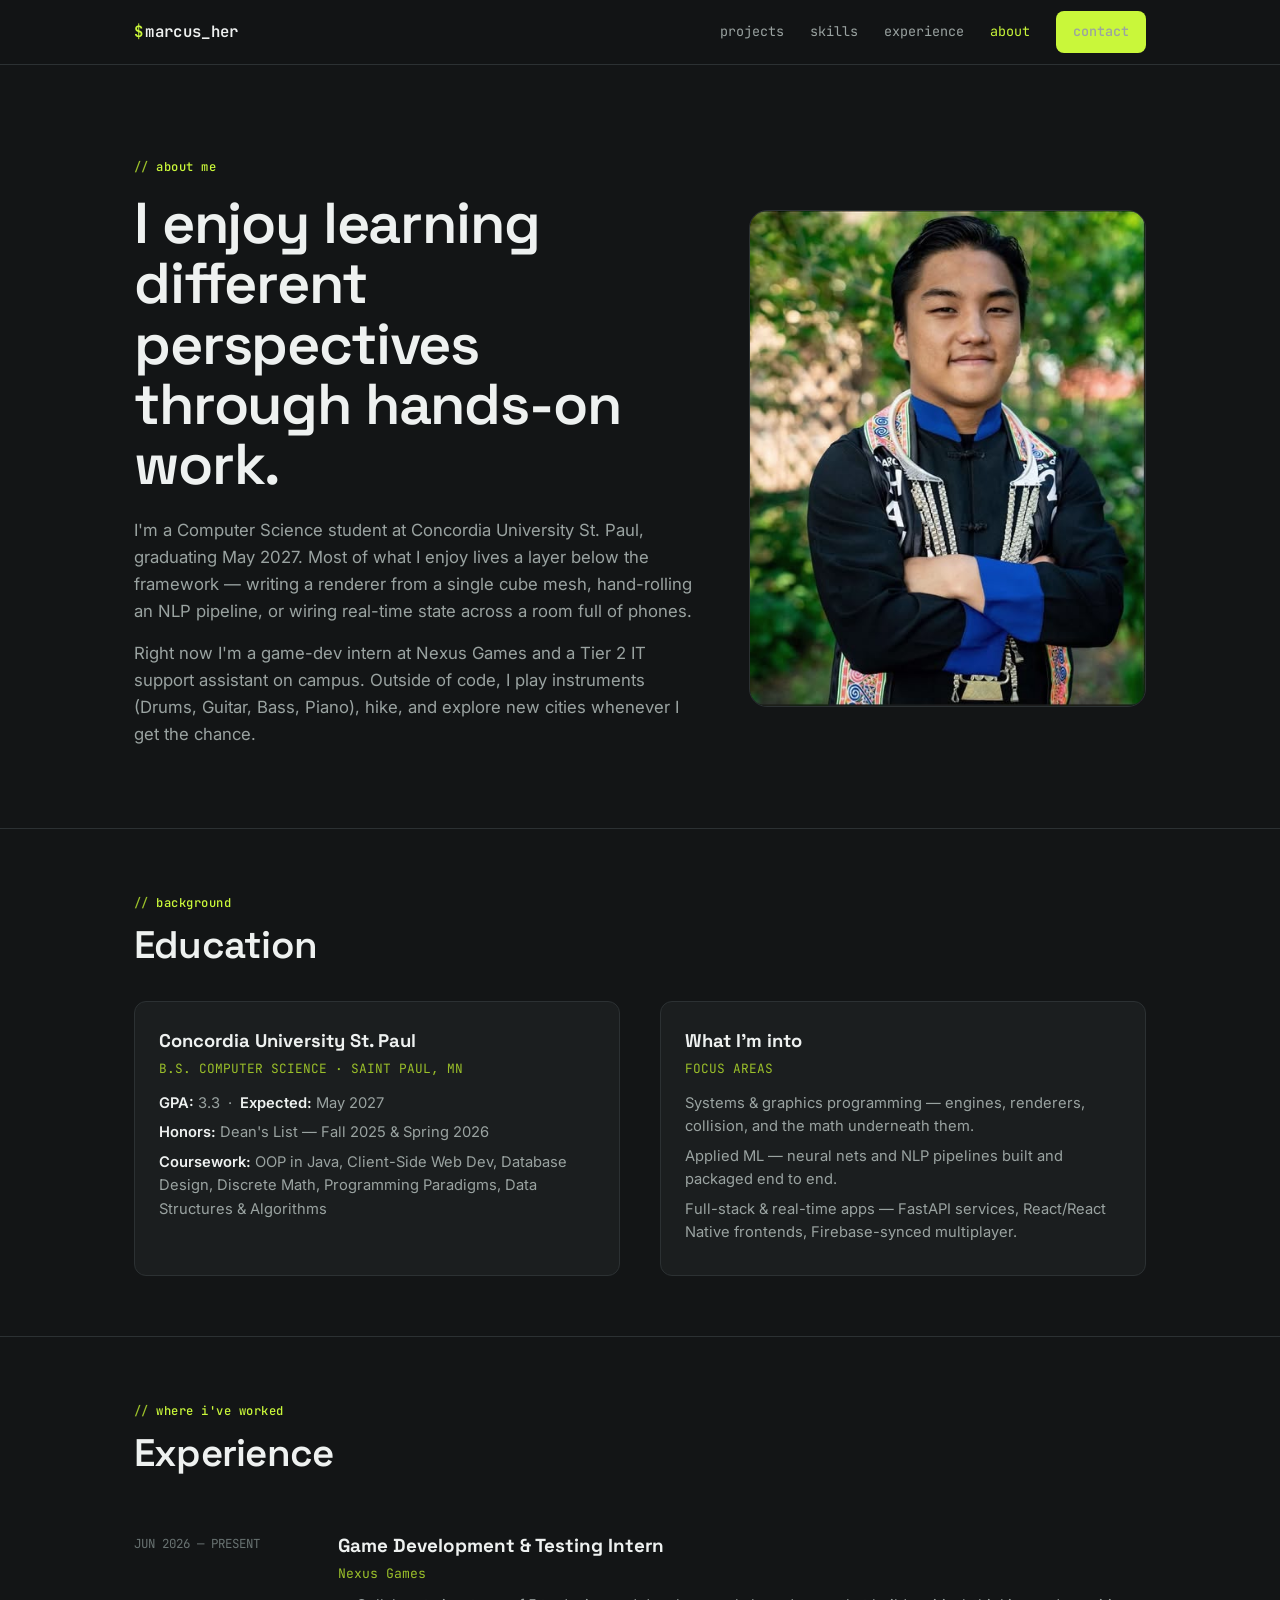
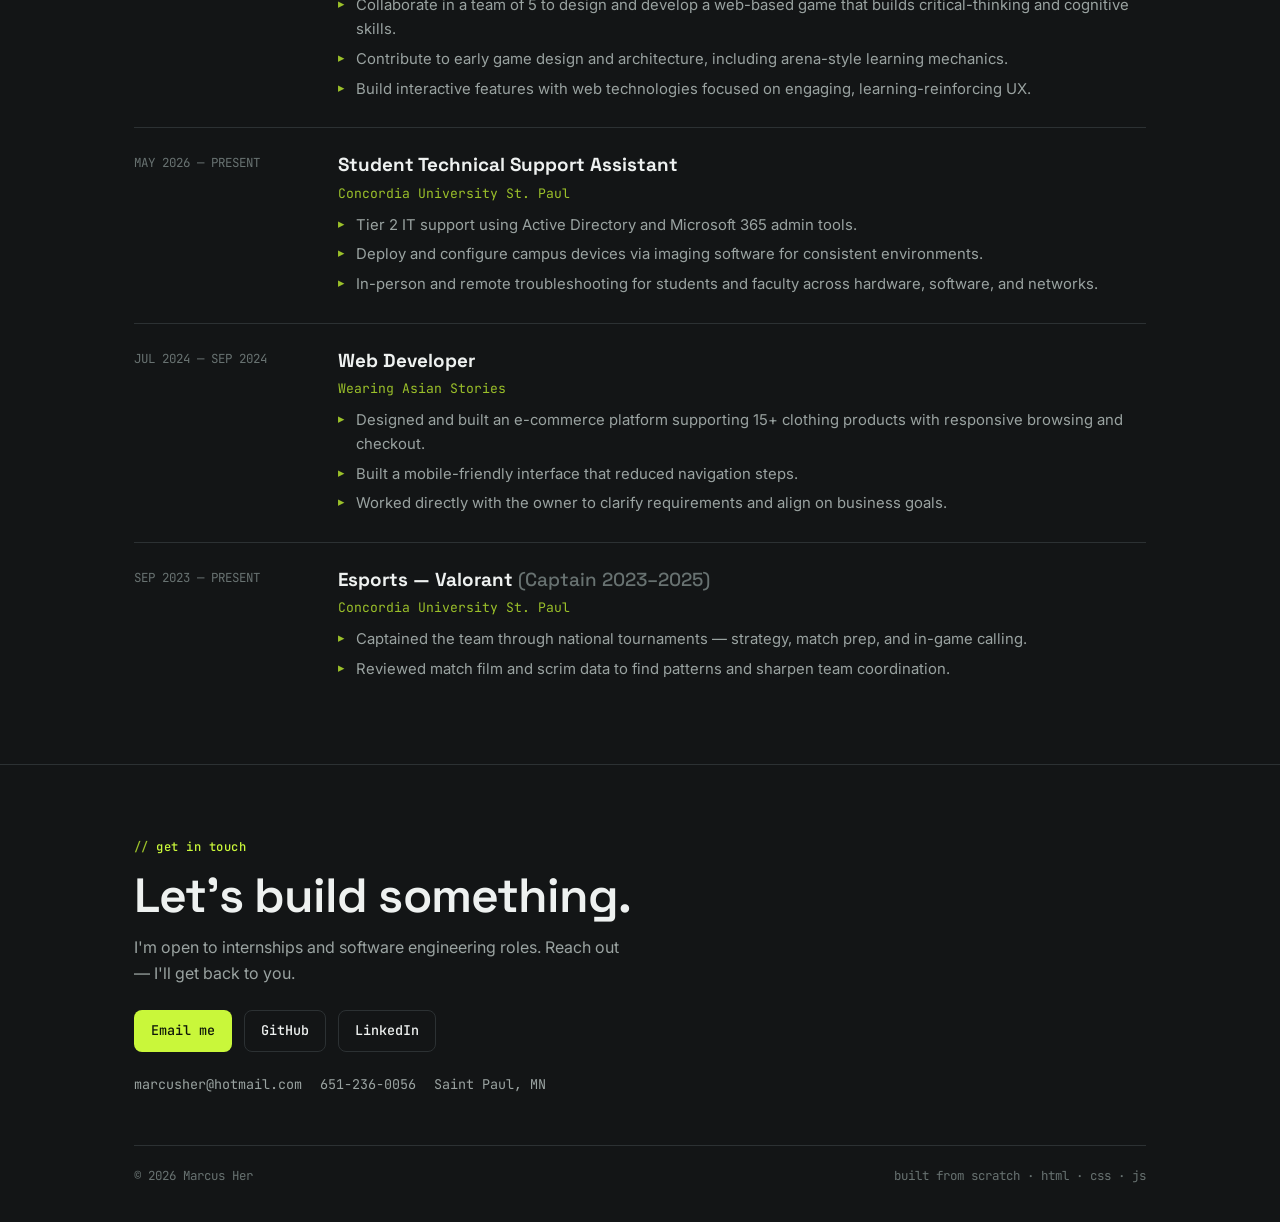
==== about.html @ b99a09b9 "Add files via upload" ====
<!DOCTYPE html>
<html lang="en">
<head>
  <meta charset="UTF-8" />
  <meta name="viewport" content="width=device-width, initial-scale=1.0" />
  <title>About — Marcus Her</title>
  <meta name="description" content="About Marcus Her — CS student, software engineer, and esports captain." />

  <!-- Favicon -->
  <link rel="icon" href="favicon.ico" sizes="any" />
  <link rel="icon" type="image/png" sizes="32x32" href="favicon-32.png" />
  <link rel="icon" type="image/png" sizes="16x16" href="favicon-16.png" />
  <link rel="apple-touch-icon" href="apple-touch-icon.png" />
  <meta name="theme-color" content="#131516" />

  <link rel="preconnect" href="https://fonts.googleapis.com" />
  <link rel="preconnect" href="https://fonts.gstatic.com" crossorigin />
  <link href="https://fonts.googleapis.com/css2?family=Space+Grotesk:wght@500;600;700&family=Inter:wght@400;500;600&family=JetBrains+Mono:wght@400;500;600&display=swap" rel="stylesheet" />
  <link rel="stylesheet" href="style.css" />
</head>
<body>

  <header class="site-header">
    <div class="wrap nav">
      <a href="index.html" class="brand"><span class="prompt">$</span>marcus_her</a>
      <nav class="nav-links" id="navLinks">
        <a href="index.html#projects">projects</a>
        <a href="index.html#skills">skills</a>
        <a href="index.html#experience">experience</a>
        <a href="about.html" class="active">about</a>
        <a href="index.html#connect" class="btn btn-accent">contact</a>
      </nav>
      <button class="nav-toggle" id="navToggle" aria-label="Toggle menu" aria-expanded="false">
        <svg width="20" height="20" viewBox="0 0 24 24" fill="none" stroke="currentColor" stroke-width="2"><line x1="3" y1="6" x2="21" y2="6"/><line x1="3" y1="12" x2="21" y2="12"/><line x1="3" y1="18" x2="21" y2="18"/></svg>
      </button>
    </div>
  </header>

  <section class="hero">
    <div class="wrap about-intro reveal">
      <div>
        <span class="eyebrow">about me</span>
        <h1 class="display" style="font-size:clamp(2.2rem,6vw,3.6rem);margin:14px 0 22px;">I enjoy learning different perspectives through hands‑on work.</h1>
        <p>I'm a Computer Science student at Concordia University St. Paul, graduating May 2027. Most of what I enjoy lives a layer below the framework — writing a renderer from a single cube mesh, hand-rolling an NLP pipeline, or wiring real-time state across a room full of phones.</p>
        <p>Right now I'm a game-dev intern at Nexus Games and a Tier 2 IT support assistant on campus. Outside of code, I play instruments (Drums, Guitar, Bass, Piano), hike, and explore new cities whenever I get the chance.</p>
      </div>
      <div class="about-photo">
        <img src="assets/marcus-grad.jpg" alt="Marcus Her" />
      </div>
    </div>
  </section>

  <!-- Education + quick facts -->
  <section class="section">
    <div class="wrap">
      <div class="section-head reveal">
        <span class="eyebrow">background</span>
        <h2 class="display">Education</h2>
      </div>
      <div class="two-col reveal">
        <div class="edu-card">
          <h4>Concordia University St. Paul</h4>
          <div class="sub">B.S. COMPUTER SCIENCE · SAINT PAUL, MN</div>
          <p><span class="label">GPA:</span> 3.3 &nbsp;·&nbsp; <span class="label">Expected:</span> May 2027</p>
          <p><span class="label">Honors:</span> Dean's List — Fall 2025 &amp; Spring 2026</p>
          <p><span class="label">Coursework:</span> OOP in Java, Client-Side Web Dev, Database Design, Discrete Math, Programming Paradigms, Data Structures &amp; Algorithms</p>
        </div>
        <div class="edu-card">
          <h4>What I'm into</h4>
          <div class="sub">FOCUS AREAS</div>
          <p>Systems & graphics programming — engines, renderers, collision, and the math underneath them.</p>
          <p>Applied ML — neural nets and NLP pipelines built and packaged end to end.</p>
          <p>Full-stack & real-time apps — FastAPI services, React/React Native frontends, Firebase-synced multiplayer.</p>
        </div>
      </div>
    </div>
  </section>

  <!-- Experience (full) -->
  <section class="section" id="experience">
    <div class="wrap">
      <div class="section-head reveal">
        <span class="eyebrow">where i've worked</span>
        <h2 class="display">Experience</h2>
      </div>
      <div class="xp reveal">
        <div class="xp-item">
          <div class="xp-when">JUN 2026 — PRESENT</div>
          <div>
            <h3 class="xp-role">Game Development & Testing Intern</h3>
            <div class="xp-org">Nexus Games</div>
            <ul class="xp-body">
              <li>Collaborate in a team of 5 to design and develop a web-based game that builds critical-thinking and cognitive skills.</li>
              <li>Contribute to early game design and architecture, including arena-style learning mechanics.</li>
              <li>Build interactive features with web technologies focused on engaging, learning-reinforcing UX.</li>
            </ul>
          </div>
        </div>
        <div class="xp-item">
          <div class="xp-when">MAY 2026 — PRESENT</div>
          <div>
            <h3 class="xp-role">Student Technical Support Assistant</h3>
            <div class="xp-org">Concordia University St. Paul</div>
            <ul class="xp-body">
              <li>Tier 2 IT support using Active Directory and Microsoft 365 admin tools.</li>
              <li>Deploy and configure campus devices via imaging software for consistent environments.</li>
              <li>In-person and remote troubleshooting for students and faculty across hardware, software, and networks.</li>
            </ul>
          </div>
        </div>
        <div class="xp-item">
          <div class="xp-when">JUL 2024 — SEP 2024</div>
          <div>
            <h3 class="xp-role">Web Developer</h3>
            <div class="xp-org">Wearing Asian Stories</div>
            <ul class="xp-body">
              <li>Designed and built an e-commerce platform supporting 15+ clothing products with responsive browsing and checkout.</li>
              <li>Built a mobile-friendly interface that reduced navigation steps.</li>
              <li>Worked directly with the owner to clarify requirements and align on business goals.</li>
            </ul>
          </div>
        </div>
        <div class="xp-item">
          <div class="xp-when">SEP 2023 — PRESENT</div>
          <div>
            <h3 class="xp-role">Esports — Valorant <span style="color:var(--faint);font-weight:500;">(Captain 2023–2025)</span></h3>
            <div class="xp-org">Concordia University St. Paul</div>
            <ul class="xp-body">
              <li>Captained the team through national tournaments — strategy, match prep, and in-game calling.</li>
              <li>Reviewed match film and scrim data to find patterns and sharpen team coordination.</li>
            </ul>
          </div>
        </div>
      </div>
    </div>
  </section>

  <footer class="connect" id="connect">
    <div class="wrap reveal">
      <span class="eyebrow">get in touch</span>
      <h2 class="display">Let's build something.</h2>
      <p>I'm open to internships and software engineering roles. Reach out — I'll get back to you.</p>
      <div class="connect-links">
        <a href="mailto:marcusher@hotmail.com" class="btn btn-accent">Email me</a>
        <a href="https://github.com/MarcusHawj" target="_blank" rel="noopener" class="btn btn-ghost">GitHub</a>
        <a href="https://linkedin.com/in/marcus-her-5b224230a" target="_blank" rel="noopener" class="btn btn-ghost">LinkedIn</a>
      </div>
      <div class="contact-line">
        <a href="mailto:marcusher@hotmail.com">marcusher@hotmail.com</a>
        <a href="tel:6512360056">651-236-0056</a>
        <span>Saint Paul, MN</span>
      </div>
      <div class="foot">
        <span>© 2026 Marcus Her</span>
        <span>built from scratch · html · css · js</span>
      </div>
    </div>
  </footer>

  <script src="main.js"></script>
</body>
</html>
---- style.css ----
/* ============================================================
   Marcus Her — SWE Portfolio
   Clean modern engineering aesthetic. Dark theme, lime accent,
   subtle monospace metadata.
   ============================================================ */

:root {
  --bg:        #131516;
  --surface:   #1b1e1f;
  --surface-2: #23282a;
  --line:      #2c3133;
  --line-soft: #21262800;
  --text:      #eef1f0;
  --muted:     #9aa3a1;
  --faint:     #687271;
  --accent:    #c9f73a;
  --accent-dim:#9bc02a;
  --accent-ink:#10180a;
  --blue:      #6ea8fe;

  --maxw: 1060px;
  --radius: 12px;
  --radius-lg: 18px;

  --font-display: "Space Grotesk", system-ui, sans-serif;
  --font-body: "Inter", system-ui, -apple-system, Segoe UI, Roboto, sans-serif;
  --font-mono: "JetBrains Mono", ui-monospace, SFMono-Regular, Menlo, monospace;
}

* { box-sizing: border-box; }
html { scroll-behavior: smooth; }

body {
  margin: 0;
  background: var(--bg);
  color: var(--text);
  font-family: var(--font-body);
  font-size: 16px;
  line-height: 1.6;
  -webkit-font-smoothing: antialiased;
}

img { display: block; max-width: 100%; }
a { color: inherit; text-decoration: none; }

.wrap {
  width: 100%;
  max-width: var(--maxw);
  margin: 0 auto;
  padding: 0 24px;
}

/* type helpers */
.display {
  font-family: var(--font-display);
  font-weight: 600;
  letter-spacing: -0.02em;
  line-height: 1.05;
}
.mono { font-family: var(--font-mono); }

.eyebrow {
  font-family: var(--font-mono);
  font-size: 0.76rem;
  letter-spacing: 0.04em;
  color: var(--accent);
  font-weight: 500;
}
.eyebrow::before { content: "// "; color: var(--accent-dim); }

/* ============================================================
   Header
   ============================================================ */
.site-header {
  position: sticky; top: 0; z-index: 50;
  background: rgba(19,21,22,0.85);
  backdrop-filter: blur(12px);
  border-bottom: 1px solid var(--line);
}
.nav {
  display: flex; align-items: center; justify-content: space-between;
  height: 64px;
}
.brand {
  font-family: var(--font-mono);
  font-size: 0.98rem;
  font-weight: 600;
  letter-spacing: 0.02em;
}
.brand .prompt { color: var(--accent); margin-right: 2px; }

.nav-links { display: flex; align-items: center; gap: 26px; }
.nav-links a {
  font-family: var(--font-mono);
  font-size: 0.84rem;
  color: var(--muted);
  transition: color 0.18s;
}
.nav-links a:hover, .nav-links a.active { color: var(--text); }
.nav-links a.active { color: var(--accent); }

.btn {
  display: inline-flex; align-items: center; gap: 8px;
  font-family: var(--font-mono);
  font-weight: 500; font-size: 0.84rem;
  padding: 9px 16px;
  border-radius: 8px;
  border: 1px solid transparent;
  cursor: pointer;
  transition: transform 0.15s ease, background 0.18s, color 0.18s, border-color 0.18s;
}
.btn-accent { background: var(--accent); color: var(--accent-ink); }
.btn-accent:hover { transform: translateY(-2px); }
.btn-ghost { background: transparent; color: var(--text); border-color: var(--line); }
.btn-ghost:hover { border-color: var(--accent); color: var(--accent); }

.nav-toggle { display: none; }

/* ============================================================
   Hero
   ============================================================ */
.hero { padding: 88px 0 64px; }
.hero-grid {
  display: grid;
  grid-template-columns: 1.25fr 0.75fr;
  gap: 56px; align-items: center;
}
.hero h1 {
  font-size: clamp(2.6rem, 6vw, 4.2rem);
  margin: 16px 0 0;
}
.hero h1 .accent { color: var(--accent); }
.hero .role {
  font-family: var(--font-mono);
  font-size: 1rem;
  color: var(--muted);
  margin: 18px 0 0;
}
.hero .role .tok { color: var(--blue); }
.hero p.lead {
  color: var(--muted);
  font-size: 1.05rem;
  max-width: 52ch;
  margin: 22px 0 28px;
}
.hero-actions { display: flex; align-items: center; gap: 12px; flex-wrap: wrap; }
.icon-btn {
  width: 40px; height: 40px;
  display: inline-grid; place-items: center;
  border-radius: 9px;
  border: 1px solid var(--line);
  color: var(--muted);
  transition: color 0.18s, border-color 0.18s, transform 0.15s;
}
.icon-btn:hover { color: var(--accent); border-color: var(--accent); transform: translateY(-2px); }

.hero-photo {
  position: relative;
  border-radius: var(--radius-lg);
  overflow: hidden;
  border: 1px solid var(--line);
  aspect-ratio: 4 / 5;
  background: var(--surface);
}
.hero-photo img { width: 100%; height: 100%; object-fit: cover; filter: grayscale(0.12) contrast(1.02); }
.hero-photo::after {
  content: ""; position: absolute; inset: 0;
  box-shadow: inset 0 0 0 1px rgba(201,247,58,0.18);
  border-radius: var(--radius-lg); pointer-events: none;
}

/* quick stat row */
.hero-stats {
  display: flex; gap: 28px; margin-top: 34px; flex-wrap: wrap;
  font-family: var(--font-mono);
}
.hero-stats .stat .n { font-size: 1.4rem; font-weight: 600; color: var(--text); }
.hero-stats .stat .l { font-size: 0.74rem; color: var(--faint); letter-spacing: 0.03em; }

/* ============================================================
   Sections
   ============================================================ */
.section { padding: 60px 0; border-top: 1px solid var(--line); }
.section-head { margin-bottom: 36px; }
.section-head h2 { font-size: clamp(1.7rem, 4vw, 2.4rem); margin: 10px 0 0; }
.section-head p { color: var(--muted); margin: 12px 0 0; max-width: 56ch; }

/* ============================================================
   Projects
   ============================================================ */
.projects { display: grid; gap: 22px; }
.card {
  display: grid;
  grid-template-columns: 0.92fr 1.08fr;
  background: var(--surface);
  border: 1px solid var(--line);
  border-radius: var(--radius-lg);
  overflow: hidden;
  transition: border-color 0.2s, transform 0.2s;
}
.card:hover { border-color: var(--accent-dim); transform: translateY(-3px); }
.card-media {
  background: var(--surface-2);
  border-right: 1px solid var(--line);
  overflow: hidden;
  min-height: 100%;
  display: flex; align-items: center; justify-content: center;
}
.card-media img { width: 100%; height: 100%; object-fit: cover; }
.card-media.placeholder {
  position: relative;
  background:
    radial-gradient(120% 120% at 20% 0%, rgba(110,168,254,0.10), transparent 60%),
    radial-gradient(120% 120% at 90% 100%, rgba(201,247,58,0.10), transparent 55%),
    var(--surface-2);
}
.card-media.placeholder .glyph {
  font-family: var(--font-mono);
  font-size: 3.4rem; color: var(--faint); letter-spacing: -2px;
}

.card-body { padding: 26px 28px 24px; }
.card-top {
  display: flex; align-items: baseline; justify-content: space-between; gap: 12px;
  margin-bottom: 4px;
}
.card-top h3 { font-family: var(--font-display); font-size: 1.4rem; margin: 0; letter-spacing: -0.01em; }
.card-when { font-family: var(--font-mono); font-size: 0.72rem; color: var(--faint); white-space: nowrap; }
.card-kind { font-family: var(--font-mono); font-size: 0.74rem; color: var(--accent-dim); margin-bottom: 12px; }
.card-lede { color: var(--text); font-size: 0.96rem; line-height: 1.55; margin: 0 0 14px; }
.card-lede .hl { color: var(--accent); }

.card-body ul {
  list-style: none; margin: 0 0 16px; padding: 0;
  display: grid; gap: 7px;
}
.card-body ul li {
  position: relative; padding-left: 18px;
  color: var(--muted); font-size: 0.92rem; line-height: 1.5;
}
.card-body ul li::before {
  content: "▸"; position: absolute; left: 0; top: 0;
  color: var(--accent-dim); font-size: 0.8rem;
}

.stack { display: flex; flex-wrap: wrap; gap: 7px; margin-bottom: 18px; }
.tag {
  font-family: var(--font-mono);
  font-size: 0.72rem; letter-spacing: 0.01em;
  padding: 4px 9px; border-radius: 6px;
  background: var(--surface-2);
  border: 1px solid var(--line);
  color: var(--muted);
}
.card-links { display: flex; gap: 16px; align-items: center; }
.link-accent {
  font-family: var(--font-mono);
  color: var(--accent); font-weight: 500; font-size: 0.84rem;
  display: inline-flex; align-items: center; gap: 6px;
}
.link-accent:hover { text-decoration: underline; }
.link-muted { font-family: var(--font-mono); color: var(--muted); font-size: 0.84rem; }
.link-muted:hover { color: var(--text); }

/* ============================================================
   Skills
   ============================================================ */
.skills-grid {
  display: grid; grid-template-columns: repeat(3, 1fr); gap: 18px;
}
.skill-col {
  background: var(--surface);
  border: 1px solid var(--line);
  border-radius: var(--radius);
  padding: 22px;
}
.skill-col h4 {
  font-family: var(--font-mono);
  font-size: 0.82rem; letter-spacing: 0.02em;
  color: var(--accent); margin: 0 0 14px;
  text-transform: lowercase;
}
.skill-col h4::before { content: "› "; color: var(--accent-dim); }
.chips { display: flex; flex-wrap: wrap; gap: 7px; }
.chip {
  font-family: var(--font-mono);
  font-size: 0.78rem;
  padding: 5px 10px; border-radius: 6px;
  background: var(--surface-2); border: 1px solid var(--line);
  color: var(--text);
}

/* ============================================================
   Experience / timeline
   ============================================================ */
.xp { display: grid; gap: 4px; }
.xp-item {
  display: grid;
  grid-template-columns: 180px 1fr;
  gap: 24px;
  padding: 22px 0;
  border-top: 1px solid var(--line);
}
.xp-item:first-child { border-top: none; }
.xp-when { font-family: var(--font-mono); font-size: 0.78rem; color: var(--faint); padding-top: 3px; }
.xp-role { font-family: var(--font-display); font-size: 1.18rem; margin: 0 0 2px; }
.xp-org { color: var(--accent-dim); font-family: var(--font-mono); font-size: 0.82rem; margin-bottom: 10px; }
.xp-body { list-style: none; margin: 0; padding: 0; display: grid; gap: 6px; }
.xp-body li { position: relative; padding-left: 18px; color: var(--muted); font-size: 0.93rem; }
.xp-body li::before { content: "▸"; position: absolute; left: 0; color: var(--accent-dim); font-size: 0.8rem; }

/* education / about row */
.two-col { display: grid; grid-template-columns: 1fr 1fr; gap: 40px; }
.edu-card, .about-card {
  background: var(--surface);
  border: 1px solid var(--line);
  border-radius: var(--radius);
  padding: 24px;
}
.edu-card h4 { font-family: var(--font-display); margin: 0 0 4px; font-size: 1.15rem; }
.edu-card .sub { font-family: var(--font-mono); font-size: 0.8rem; color: var(--accent-dim); margin-bottom: 12px; }
.edu-card p { color: var(--muted); font-size: 0.92rem; margin: 6px 0; }
.edu-card .label { color: var(--text); font-weight: 600; }

/* about page intro */
.about-intro { display: grid; grid-template-columns: 1fr 0.7fr; gap: 48px; align-items: center; }
.about-intro p { color: var(--muted); font-size: 1.05rem; margin: 0 0 16px; }
.about-photo {
  border-radius: var(--radius-lg);
  overflow: hidden; border: 1px solid var(--line);
  aspect-ratio: 4/5;
}
.about-photo img { width: 100%; height: 100%; object-fit: cover; filter: grayscale(0.1); }

/* ============================================================
   Connect / footer
   ============================================================ */
.connect { border-top: 1px solid var(--line); padding: 68px 0 36px; }
.connect h2 { font-size: clamp(1.9rem, 5vw, 3rem); margin: 12px 0 14px; }
.connect p { color: var(--muted); max-width: 50ch; margin: 0 0 24px; }
.connect-links { display: flex; gap: 12px; flex-wrap: wrap; align-items: center; }
.contact-line {
  font-family: var(--font-mono); font-size: 0.84rem; color: var(--muted);
  margin-top: 22px; display: flex; gap: 18px; flex-wrap: wrap;
}
.contact-line a:hover { color: var(--accent); }

.foot {
  margin-top: 50px; padding-top: 20px;
  border-top: 1px solid var(--line);
  display: flex; justify-content: space-between;
  color: var(--faint); font-size: 0.78rem;
  font-family: var(--font-mono);
  flex-wrap: wrap; gap: 10px;
}

/* reveal */
.reveal { opacity: 0; transform: translateY(16px); transition: opacity 0.55s ease, transform 0.55s ease; }
.reveal.in { opacity: 1; transform: none; }
@media (prefers-reduced-motion: reduce) {
  .reveal { opacity: 1; transform: none; transition: none; }
  html { scroll-behavior: auto; }
}

/* ============================================================
   Responsive
   ============================================================ */
@media (max-width: 880px) {
  .hero-grid, .card, .skills-grid, .two-col, .about-intro { grid-template-columns: 1fr; }
  .hero { padding-top: 52px; }
  .hero-photo { max-width: 320px; order: -1; }
  .card-media { border-right: none; border-bottom: 1px solid var(--line); aspect-ratio: 16/9; min-height: 0; }
  .xp-item { grid-template-columns: 1fr; gap: 6px; }
  .about-photo { max-width: 320px; }

  .nav-links {
    position: fixed; inset: 64px 0 auto 0;
    flex-direction: column; align-items: flex-start; gap: 0;
    background: var(--surface); border-bottom: 1px solid var(--line);
    padding: 8px 24px 16px;
    transform: translateY(-130%); transition: transform 0.28s ease;
  }
  .nav-links.open { transform: none; }
  .nav-links a { padding: 12px 0; width: 100%; border-bottom: 1px solid var(--line); }
  .nav-links .btn { margin-top: 10px; }
  .nav-toggle {
    display: inline-grid; place-items: center;
    width: 40px; height: 40px;
    background: transparent; border: 1px solid var(--line);
    border-radius: 9px; color: var(--text); cursor: pointer;
  }
}
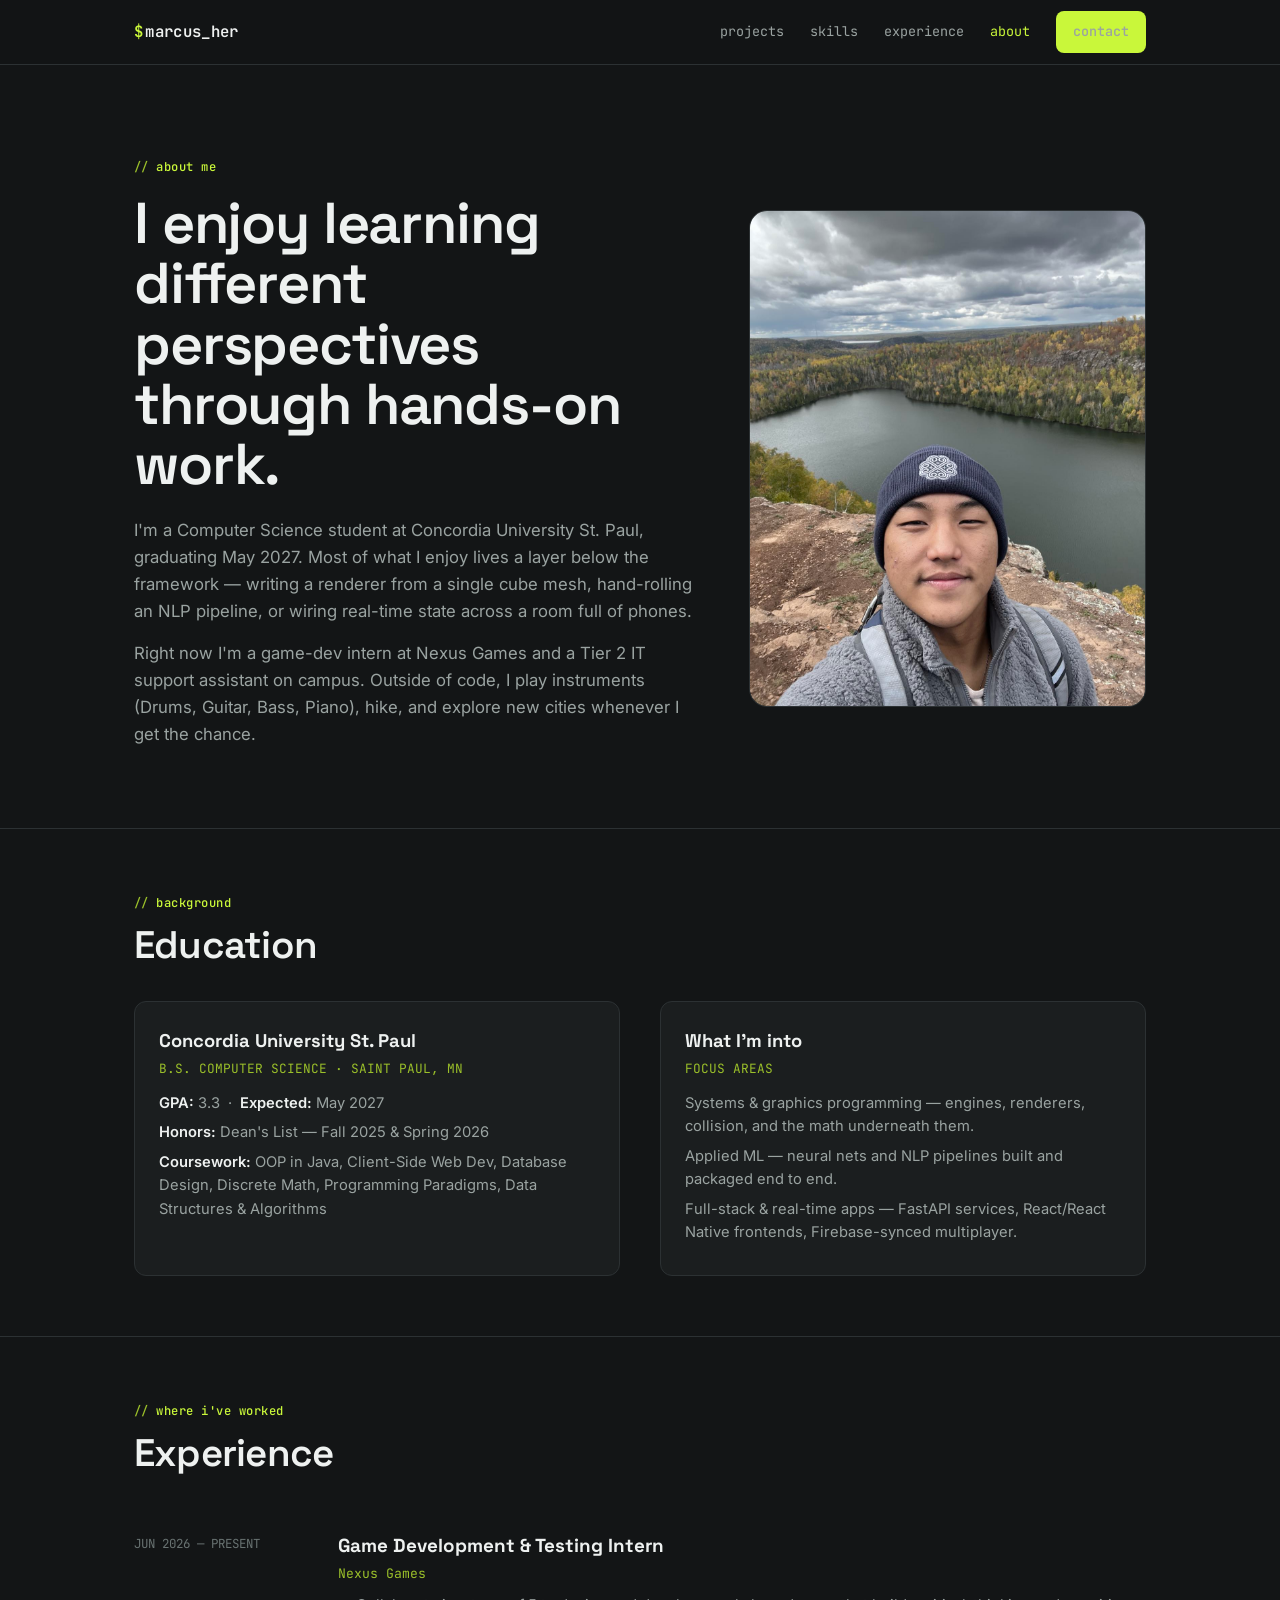
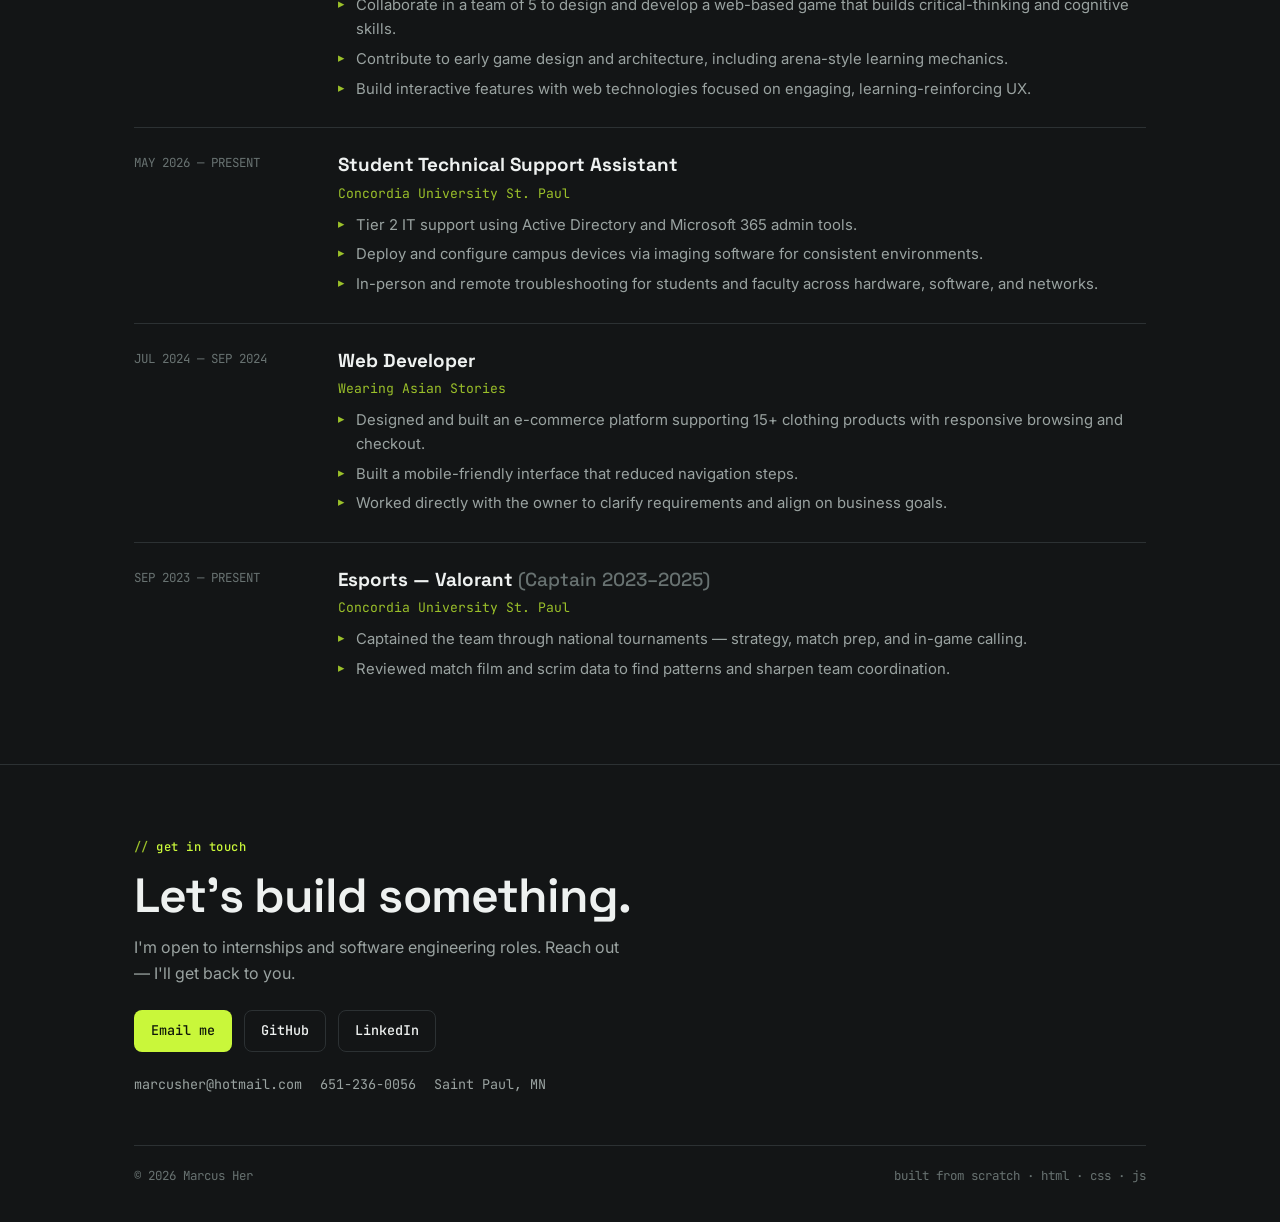
==== commit a2612c6b: "Update about.html" ====
--- a/about.html
+++ b/about.html
@@ -45,7 +45,7 @@
         <p>Right now I'm a game-dev intern at Nexus Games and a Tier 2 IT support assistant on campus. Outside of code, I play instruments (Drums, Guitar, Bass, Piano), hike, and explore new cities whenever I get the chance.</p>
       </div>
       <div class="about-photo">
-        <img src="assets/marcus-grad.jpg" alt="Marcus Her" />
+        <img src="assets/marcus-hiking.jpg" alt="Marcus Her" />
       </div>
     </div>
   </section>
--- a/style.css
+++ b/style.css
@@ -199,14 +199,22 @@
   transition: border-color 0.2s, transform 0.2s;
 }
 .card:hover { border-color: var(--accent-dim); transform: translateY(-3px); }
+
 .card-media {
+  position: relative;
   background: var(--surface-2);
   border-right: 1px solid var(--line);
   overflow: hidden;
-  min-height: 100%;
-  display: flex; align-items: center; justify-content: center;
-}
-.card-media img { width: 100%; height: 100%; object-fit: cover; }
+  min-height: 240px;
+}
+.card-media img {
+  position: absolute;
+  inset: 0;
+  width: 100%; height: 100%;
+  object-fit: contain;
+  object-position: center;
+  display: block;
+}
 .card-media.placeholder {
   position: relative;
   background:
@@ -229,6 +237,7 @@
 .card-kind { font-family: var(--font-mono); font-size: 0.74rem; color: var(--accent-dim); margin-bottom: 12px; }
 .card-lede { color: var(--text); font-size: 0.96rem; line-height: 1.55; margin: 0 0 14px; }
 .card-lede .hl { color: var(--accent); }
+.card-lede code, .card-body code { font-family: var(--font-mono); font-size: 0.85em; color: var(--accent-dim); background: var(--surface-2); padding: 1px 5px; border-radius: 4px; }
 
 .card-body ul {
   list-style: none; margin: 0 0 16px; padding: 0;
